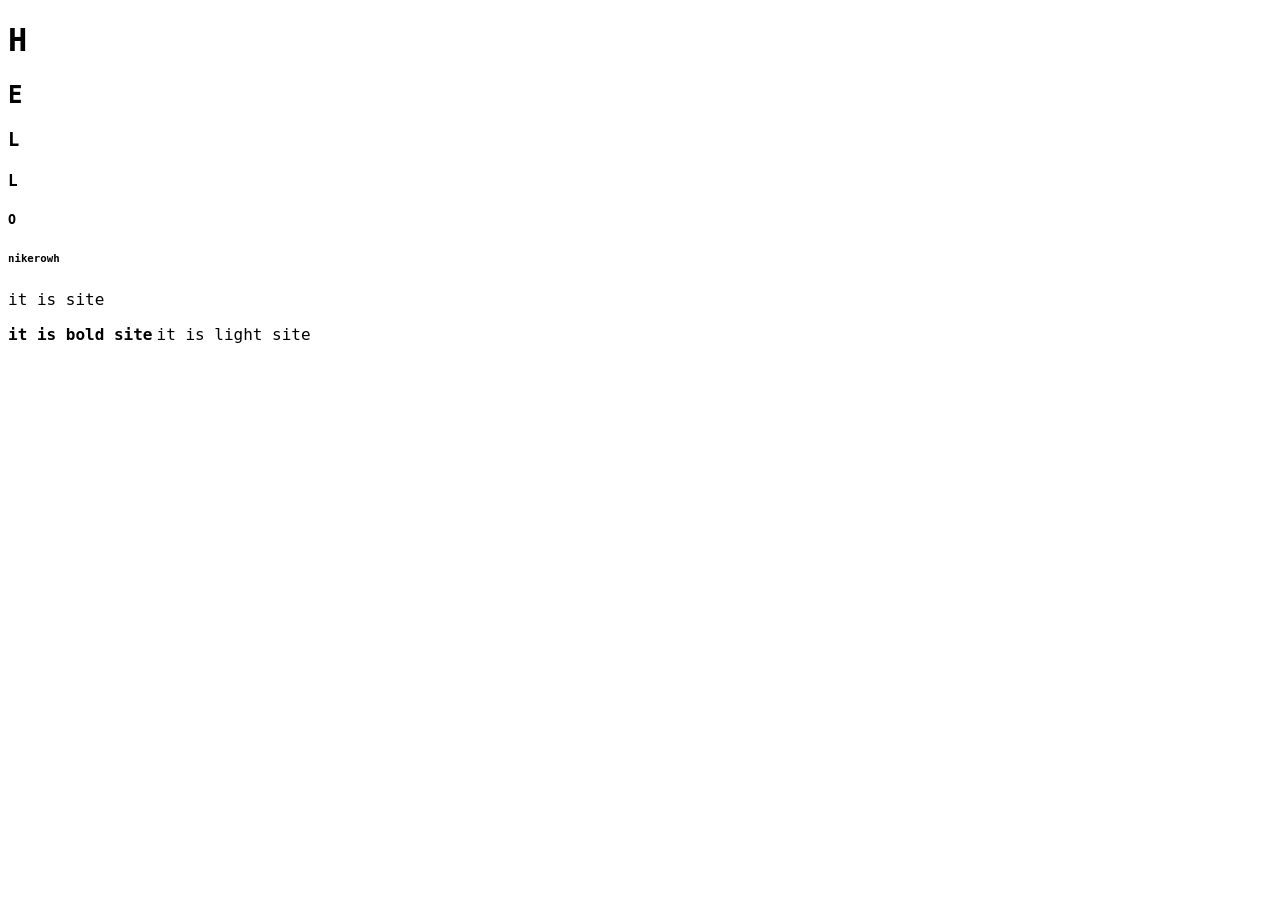
==== index.html @ ab46c75f "index" ====
<!DOCTYPE html>
<html lang="ru">
<head>
    <meta charset="UTF-8">
    <meta name="viewport" content="width=device-width, initial-scale=1.0">
    <link rel="stylesheet" href="/styles/font.css">
    <title>nikerowh</title>
</head>
<body>
    <h1>H</h1>
    <h2>E</h2>
    <h3>L</h3>
    <h4>L</h4>
    <h5>O</h5>
    <h6>nikerowh</h6>
    <p>it is site</p>
    <b>it is bold site</b>
    <l>it is light site</l>
</body>
</html>
---- styles/font.css ----
/* regular */
@font-face {
  font-family: "Terminalia Regular", monospace;
  src:
       url("/styles/fonts/Terminalia-Regular.otf") format("otf"),
       url("/styles/fonts/Terminalia-Regular.ttf") format("ttf"),
       url("/styles/fonts/Terminalia-Regular.woff") format("woff"),
       url("/styles/fonts/Terminalia-Regular.woff2") format("woff2");
}
p {
  font-family: "Terminalia Regular", monospace;
}

/* light */
@font-face {
  font-family: "Terminalia Light", monospace;
  src:
       url("/styles/fonts/Terminalia-Light.otf") format("otf"),
       url("/styles/fonts/Terminalia-Light.ttf") format("ttf"),
       url("/styles/fonts/Terminalia-Light.woff") format("woff"),
       url("/styles/fonts/Terminalia-Light.woff2") format("woff2");
}
l {
  font-family: "Terminalia Light", monospace;
}

/* bold */
@font-face {
  font-family: "Terminalia Bold", monospace;
  src:
       url("/styles/fonts/Terminalia-Bold.otf") format("otf"),
       url("/styles/fonts/Terminalia-Bold.ttf") format("ttf"),
       url("/styles/fonts/Terminalia-Bold.woff") format("woff"),
       url("/styles/fonts/Terminalia-Bold.woff2") format("woff2");
}
h1, h2, h3, h4, h5, h6, b {
    font-family: "Terminalia Bold", monospace;
}
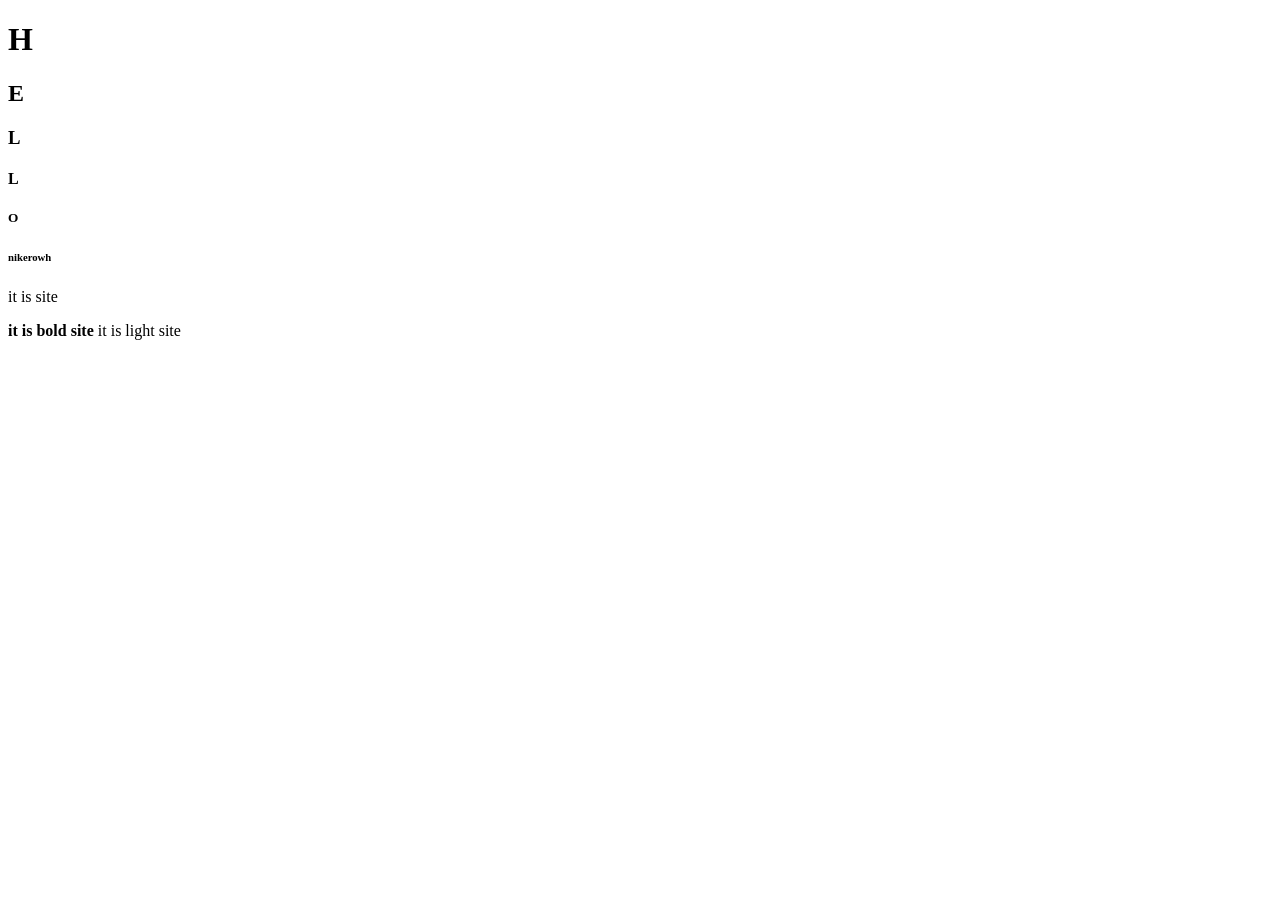
==== commit cbf00b3e: "Update index.html" ====
--- a/index.html
+++ b/index.html
@@ -3,7 +3,7 @@
 <head>
     <meta charset="UTF-8">
     <meta name="viewport" content="width=device-width, initial-scale=1.0">
-    <link rel="stylesheet" href="/styles/font.css">
+    <link rel="stylesheet" href="/nikerowh/styles/font.css">
     <title>nikerowh</title>
 </head>
 <body>
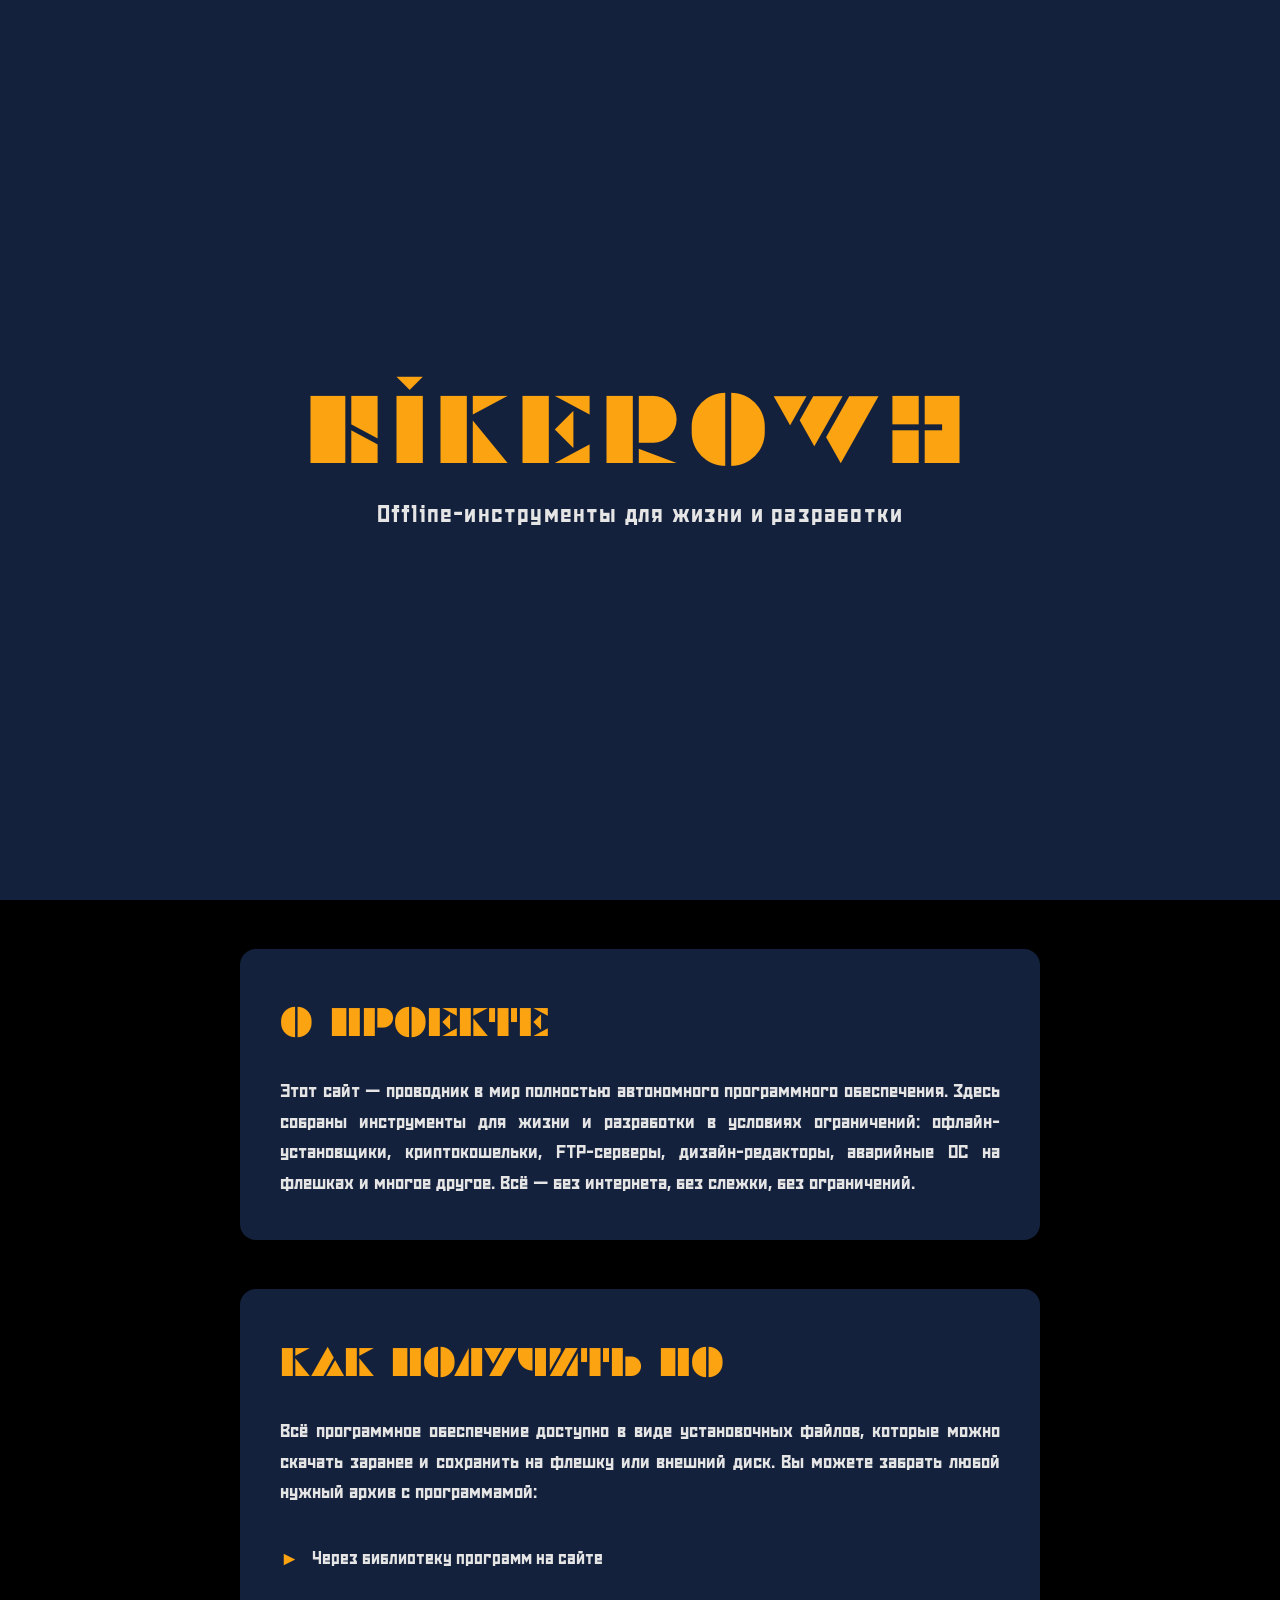
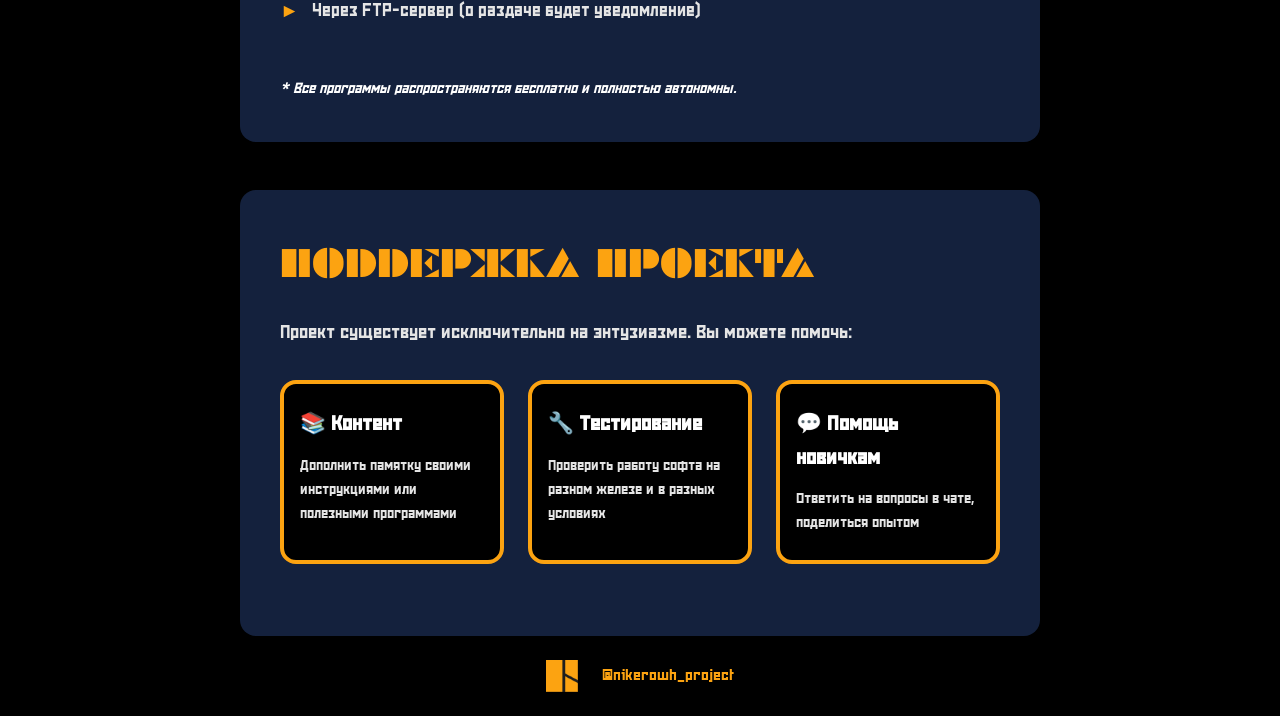
==== commit 225d5f4c: "start" ====
--- a/index.html
+++ b/index.html
@@ -1,20 +1,81 @@
 <!DOCTYPE html>
-<html lang="ru">
+<html>
 <head>
     <meta charset="UTF-8">
     <meta name="viewport" content="width=device-width, initial-scale=1.0">
-    <link rel="stylesheet" href="/nikerowh/styles/font.css">
     <title>nikerowh</title>
+    <link rel="stylesheet" href="style.css">
 </head>
 <body>
-    <h1>H</h1>
-    <h2>E</h2>
-    <h3>L</h3>
-    <h4>L</h4>
-    <h5>O</h5>
-    <h6>nikerowh</h6>
-    <p>it is site</p>
-    <b>it is bold site</b>
-    <l>it is light site</l>
+    <header class="header">
+        <div class="header__content">
+            <h1 class="header__title">nikerowh</h1>
+            <p class="header__slogan">Offline-инструменты для жизни и разработки</p>
+        </div>
+    </header>
+
+    <!-- Основной контент -->
+    <main class="main">
+        <div class="about-wrapper">
+            <section class="about">
+            <h2 class="about__title">О проекте</h2>
+            <p class="about__text">
+                Этот сайт — проводник в мир полностью автономного программного обеспечения.  
+                Здесь собраны инструменты для жизни и разработки в условиях ограничений:  
+                офлайн-установщики, криптокошельки, FTP-серверы, дизайн-редакторы,  
+                аварийные ОС на флешках и многое другое.  
+                Всё — без интернета, без слежки, без ограничений.
+            </p>
+            </section>
+        </div>
+        
+
+        <!-- НОВЫЙ БЛОК -->
+    <section class="how-to-get">
+        <h2 class="how-to-get__title">Как получить ПО</h2>
+        <p class="how-to-get__text">
+            Всё программное обеспечение доступно в виде установочных файлов, 
+            которые можно скачать заранее и сохранить на флешку или внешний диск.
+            Вы можете забрать любой нужный архив с программамой:
+        </p>
+        <ul class="how-to-get__list">
+            <li class="how-to-get__item">Через библиотеку программ на сайте</li>
+            <li class="how-to-get__item">Через FTP-сервер (о раздаче будет уведомление)</li>
+        </ul>
+        <p class="how-to-get__note">
+            * Все программы распространяются бесплатно и полностью автономны.
+        </p>
+    </section>
+
+    <!-- НОВЫЙ БЛОК: ПОДДЕРЖКА ПРОЕКТА -->
+    <section class="support">
+        <h2 class="support__title">Поддержка проекта</h2>
+        <p class="support__text">
+            Проект существует исключительно на энтузиазме. Вы можете помочь:
+        </p>
+        
+        <div class="support__options">
+            <div class="support__option">
+                <h3 class="support__option-title">📚 Контент</h3>
+                <p class="support__option-text">Дополнить памятку своими инструкциями или полезными программами</p>
+            </div>
+            <div class="support__option">
+                <h3 class="support__option-title">🔧 Тестирование</h3>
+                <p class="support__option-text">Проверить работу софта на разном железе и в разных условиях</p>
+            </div>
+            <div class="support__option">
+                <h3 class="support__option-title">💬 Помощь новичкам</h3>
+                <p class="support__option-text">Ответить на вопросы в чате, поделиться опытом</p>
+            </div>
+        </div>
+    </section>
+    </main>
+    <footer class="footer">
+        <div class="footer__content">
+            <img src="images/contact-icon.png" alt="контакты" class="footer__icon">
+            <a href="https://t.me/nikerowh_project" class="footer__telegram">@nikerowh_project</a>
+            <!-- <span class="footer__separator">|</span> -->
+        </div>
+    </footer>
 </body>
 </html>
--- a/style.css
+++ b/style.css
@@ -0,0 +1,423 @@
+/* Подключение локального шрифта */
+@font-face {
+    font-family: 'vaganov';
+    src:
+        url('fonts/vaganov/VaganovSPDemo-Bold.woff2') format('woff2'),
+        url('fonts/vaganov/VaganovSPDemo-Bold.woff') format('woff');
+    font-display: swap; /* Показывает текст сразу, без задержки */
+}
+
+@font-face {
+    font-family: 'snowstorm';
+    src:
+        url('fonts/snowstorm/Snowstorm.woff2') format('woff2'),
+        url('fonts/snowstorm/Snowstorm.woff') format('woff');
+    font-display: swap; /* Показывает текст сразу, без задержки */
+}
+
+/* ===== СТИЛИ СКРОЛЛБАРА ===== */
+
+/* Для Chrome, Safari, Edge, Opera */
+::-webkit-scrollbar {
+    width: 10px;                /* Ширина скроллбара */
+}
+
+::-webkit-scrollbar-track {
+    background: #14213D;        /* Цвет фона дорожки (светло-серый) */
+}
+
+::-webkit-scrollbar-thumb {
+    background: #FCA311;         /* Цвет ползунка (ваш фирменный светло-голубой) */
+}
+
+/* Для Firefox */
+html {
+    scrollbar-width: auto;
+    scrollbar-color: #FCA311 #14213D;  /* ползунок и дорожка */
+}
+
+/* Сброс базовых отступов */
+* {
+    margin: 0;
+    padding: 0;
+    box-sizing: border-box;
+}
+
+/* Стили для header на весь экран */
+.header {
+    height: 100vh;
+    width: 100%;
+    
+    /* Центрирование содержимого */
+    display: flex;
+    justify-content: center;
+    align-items: center;
+    
+    /* Цвет фона */
+    background-color: #14213D;
+}
+
+/* Контейнер для заголовка и слогана */
+.header__content {
+    text-align: center; /* Выравнивание текста по центру */
+    color: #ffffff;     /* Цвет текста для всего блока */
+}
+
+/* Стили для заголовка */
+.header__title {
+    font-family: 'vaganov', sans-serif;
+    font-size: 6rem;
+    font-weight: 700;
+    line-height: 1.2;
+    letter-spacing: 0.1em;
+    text-transform: uppercase;
+    color: #FCA311; /* Белый */
+    
+    /* Небольшой отступ снизу */
+    margin-bottom: 1rem;
+}
+
+/* Стили для слогана */
+.header__slogan {
+    font-family: 'snowstorm'; /* Другой шрифт */
+    font-size: 1.5rem;                 /* Меньший размер */
+    font-weight: 400;                   /* Обычный, не жирный */
+    letter-spacing: 0.05em;              /* Немного разреженный */
+    color: #E5E5E5;                     /* Другой цвет (светло-голубой) */
+}
+
+/* ----- MAIN (КОНТЕНТ ПОСЛЕ ПРОКРУТКИ) ----- */
+.main {
+    width: 100%;
+    background-color: #000000;   /* Белый фон для читаемости */
+}
+
+/* ----- БЛОК "О ПРОЕКТЕ" ----- */
+.about-wrapper {
+    background-color: #000000;  /* Фон, который будет виден за margin */
+    padding: 1px 0;              /* Чтобы margin не схлопывался (важно!) */
+}
+
+.about {
+    max-width: 800px;
+    margin: 3rem auto;
+    padding: 2.5rem;
+    
+    /* Фон */
+    background-color: #14213D;
+    
+    /* Скругление */
+    border-radius: 16px;
+    
+    font-family: 'snowstorm', sans-serif;
+    color: #E5E5E5;
+    line-height: 1.6;
+}
+
+.about__title {
+    font-family: 'vaganov';
+    font-size: 2.5rem;
+    font-weight: 700;
+    margin-bottom: 1.5rem;
+    color: #FCA311;
+}
+
+.about__text {
+    font-size: 1.2rem;
+    text-align: justify;
+}
+
+/* ===== БЛОК "КАК ПОЛУЧИТЬ ПО" ===== */
+.how-to-get {
+    max-width: 800px;
+    margin: 0 auto;              /* Центрирование */
+    padding: 2.5rem;
+    margin-bottom: 3rem;
+    
+    /* Фон — чуть плотнее, чем у первого блока */
+    background-color: #14213D;
+    
+    /* Скругление — слева, симметрично первому блоку */
+    border-radius: 16px;
+    
+    font-family: 'snowstorm', sans-serif;
+    color: #E5E5E5;
+    line-height: 1.6;
+}
+
+/* Заголовок блока */
+.how-to-get__title {
+    font-family: 'vaganov';
+    font-size: 2.5rem;
+    font-weight: 700;
+    margin-bottom: 1.5rem;
+    color: #FCA311;
+}
+
+/* Текст */
+.how-to-get__text {
+    font-size: 1.2rem;
+    margin-bottom: 1.5rem;
+    text-align: justify;
+}
+
+/* Список способов получения */
+.how-to-get__list {
+    list-style: none;           /* Убираем стандартные маркеры */
+    margin: 1.5rem 0;
+    padding: 0;
+}
+
+.how-to-get__item {
+    font-size: 1.1rem;
+    padding: 0.75rem 0 0.75rem 2rem;
+    position: relative;
+}
+
+/* Кастомный маркер для пунктов списка */
+.how-to-get__item::before {
+    content: "►";               /* Символ-маркер */
+    position: absolute;
+    left: 0;
+    color: #FCA311;             /* Цвет слогана */
+    font-size: 1.2rem;
+    font-weight: bold;
+}
+
+/* Последний пункт без разделителя */
+.how-to-get__item:last-child {
+    border-bottom: none;
+}
+
+/* Примечание (звездочка) */
+.how-to-get__note {
+    font-size: 0.95rem;
+    color: #FFFFFF;
+    font-style: italic;
+    margin-top: 1.5rem;
+    padding-top: 1rem;
+}
+
+/* ===== БЛОК "ПОДДЕРЖКА ПРОЕКТА" ===== */
+.support {
+    max-width: 800px;
+    margin: 0 auto;
+    padding: 2.5rem;
+
+    /* Фон — такой же, как у первого блока, для мягкости */
+    background-color: #14213D;
+    
+    /* Скругление — сверху, чтобы не конфликтовать с акцентом */
+    border-radius: 16px;
+    
+    font-family: 'snowstorm', sans-serif;
+    color: #E5E5E5;
+    line-height: 1.6;
+}
+
+/* Заголовок блока */
+.support__title {
+    font-family: 'vaganov';
+    font-size: 2.5rem;
+    font-weight: 700;
+    margin-bottom: 1.5rem;
+    color: #FCA311;
+}
+
+/* Текст-вступление */
+.support__text {
+    font-size: 1.2rem;
+    margin-bottom: 2rem;
+    text-align: justify;
+}
+
+/* Сетка для вариантов поддержки */
+.support__options {
+    display: grid;
+    grid-template-columns: repeat(3, 1fr);
+    gap: 1.5rem;
+    margin: 2rem 0;
+}
+
+/* Карточка варианта */
+.support__option {
+    background-color: #000000;
+    padding: 1.5rem 1rem;
+    border-radius: 16px;
+    border: 4px solid #FCA311;
+    transition: transform 0.2s ease, box-shadow 0.2s ease;
+}
+
+.support__option:hover {
+    transform: translateY(-4px);
+    box-shadow: 0 6px 16px #FCA311;
+    border-color: #FCA311;
+}
+
+.support__option-title {
+    font-size: 1.3rem;
+    font-weight: 700;
+    margin-bottom: 0.75rem;
+    color: #FFFFFF;
+}
+
+.support__option-text {
+    font-size: 0.95rem;
+    color: #E5E5E5;
+    margin: 0;
+}
+
+/* ===== ПОДВАЛ (FOOTER) ===== */
+.footer {
+    width: 100%;
+    background-color: #000000;   /* Тёмный фон, как у header */
+    color: #FCA311;
+    padding: 1.5rem 1rem;
+    font-family: 'snowstorm', sans-serif;
+    font-size: 1rem;
+}
+
+/* Контейнер для выравнивания по центру */
+.footer__content {
+    max-width: 1200px;
+    margin: 0 auto;
+    display: flex;
+    flex-wrap: wrap;          /* на случай узкого экрана */
+    align-items: center;
+    justify-content: center;  /* всё по центру */
+    gap: 0.75rem 1.5rem;      /* отступы между элементами */
+}
+
+/* Иконка */
+.footer__icon {
+    width: 32px;
+    height: 32px;
+}
+
+/* Разделитель */
+.footer__separator {
+    color: #E5E5E5;           /* цвет слогана */
+    font-weight: 300;
+    font-size: 1.2rem;
+}
+
+/* Контакты */
+.footer__email,
+.footer__telegram,
+.footer__phone {
+    color: #FCA311;
+    white-space: nowrap;      /* чтобы не переносились */
+    text-decoration: none;
+    transition: color 0.2s ease;
+}
+
+.footer__email:hover,
+.footer__telegram:hover,
+.footer__phone:hover {
+    color: #FFFFFF;           /* при наведении — цвет слогана */
+    cursor: pointer;          /* или pointer, если хотите сделать ссылками */
+}
+
+/* ----- АДАПТАЦИЯ ПОД МОБИЛЬНЫЕ ----- */
+@media (max-width: 768px) {
+    .header__title {
+        font-size: 3rem;
+    }
+
+    .header__slogan {
+        font-size: 1.2rem;
+    }
+
+    .about {
+        padding: 3rem 1.2rem;
+    }
+
+    .about__title {
+        font-size: 2rem;
+    }
+
+    .about__text {
+        font-size: 1rem;
+    }
+
+    /* Добавить для нового блока */
+    .how-to-get {
+        margin: 2rem 1rem;
+        padding: 1.5rem;
+        border-radius: 12px 0 0 12px;
+    }
+    
+    .how-to-get__title {
+        font-size: 2rem;
+    }
+    
+    .how-to-get__text,
+    .how-to-get__item {
+        font-size: 1rem;
+    }
+    
+    .how-to-get__item {
+        padding: 0.5rem 0 0.5rem 1.8rem;
+    }
+
+    .support {
+        margin: 2rem 1rem;
+        padding: 1.5rem;
+        border-radius: 12px 12px 0 0;
+    }
+    
+    .support__title {
+        font-size: 2rem;
+    }
+    
+    .support__text {
+        font-size: 1rem;
+    }
+    
+    .support__options {
+        grid-template-columns: 1fr;  /* Карточки друг под другом */
+        gap: 1rem;
+    }
+    
+    .support__option {
+        padding: 1.2rem;
+    }
+    
+    .support__option-title {
+        font-size: 1.2rem;
+    }
+}
+
+@media (max-width: 480px) {
+    .header__title {
+        font-size: 2rem;
+    }
+
+    .header__slogan {
+        font-size: 1rem;
+    }
+
+    .how-to-get__title {
+        font-size: 1.8rem;
+    }
+
+    .support__title {
+        font-size: 1.8rem;
+    }
+}
+
+@media (max-width: 640px) {
+    .footer__content {
+        flex-direction: column;  /* на телефоне всё в колонку */
+        gap: 0.5rem;
+        text-align: center;
+    }
+
+    .footer__separator {
+        display: none;            /* разделители убираем */
+    }
+
+    .footer__icon {
+        margin-bottom: 0.25rem;
+    }
+}
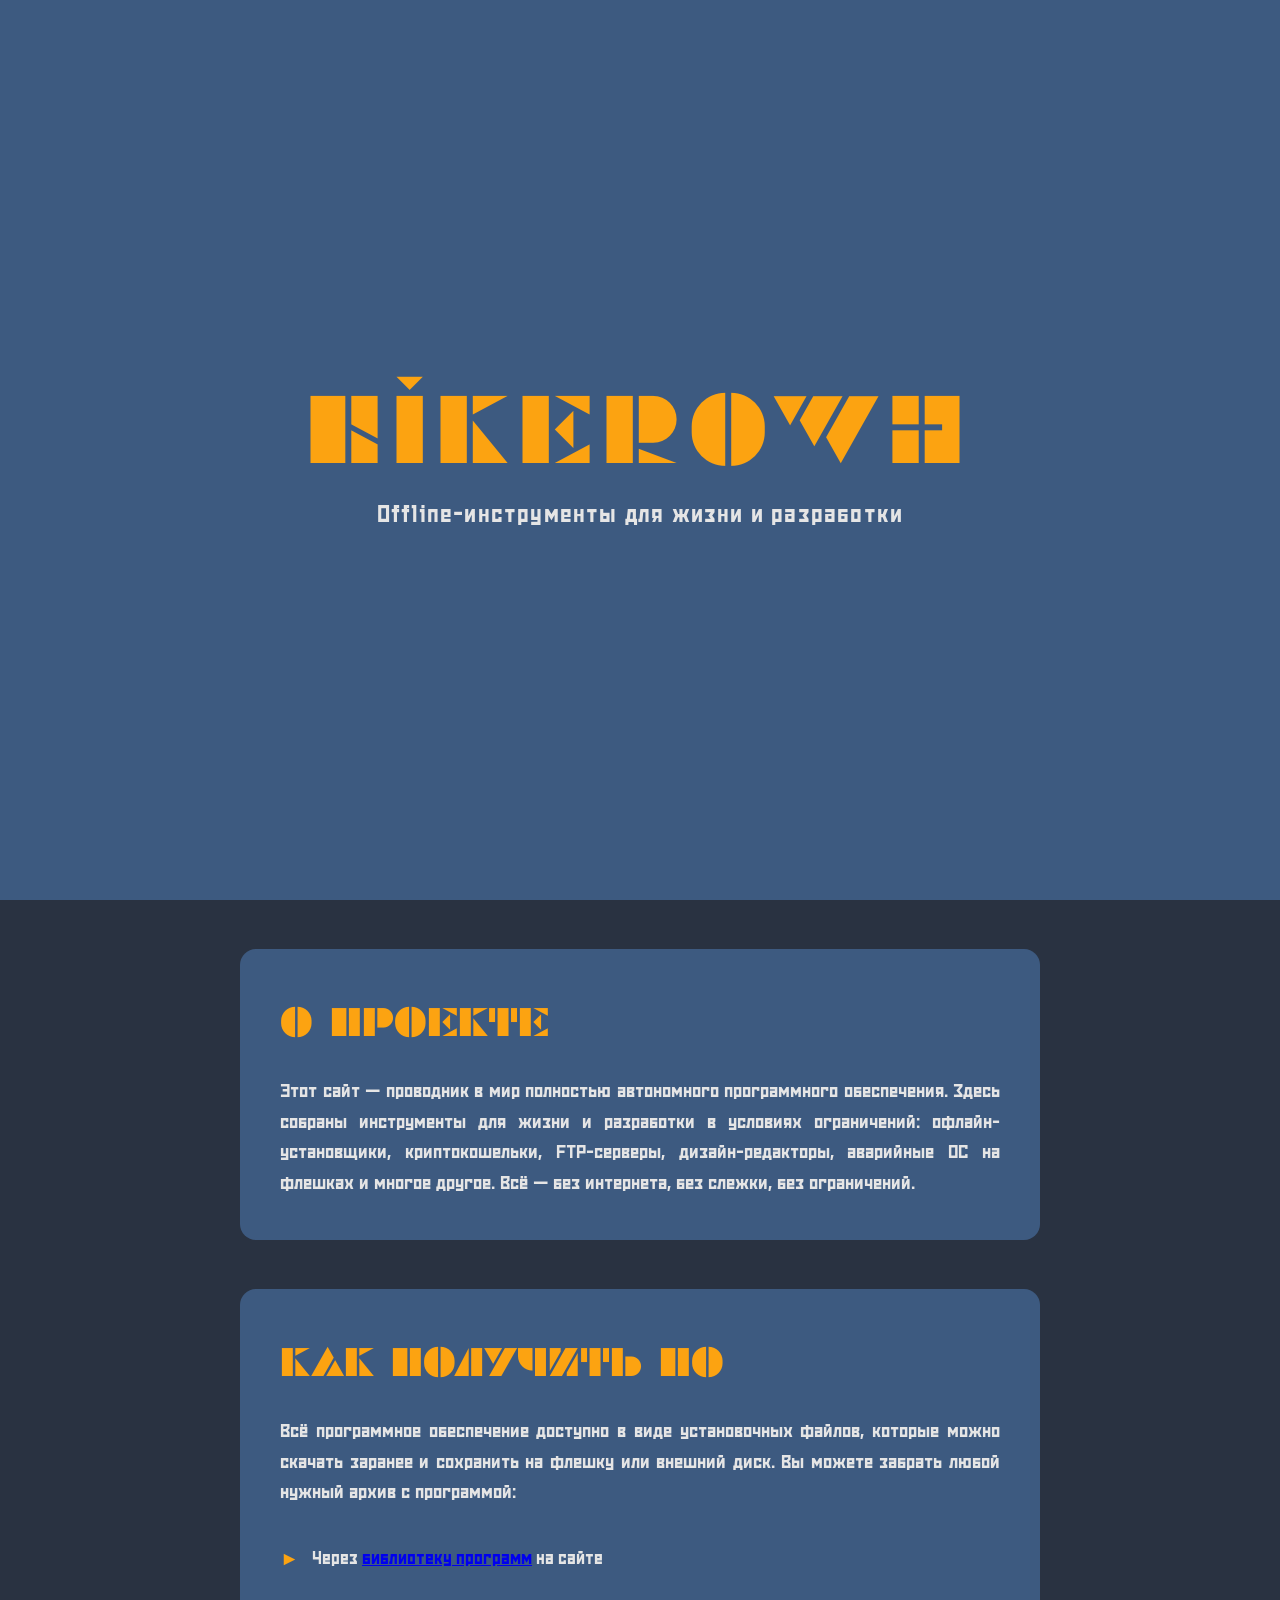
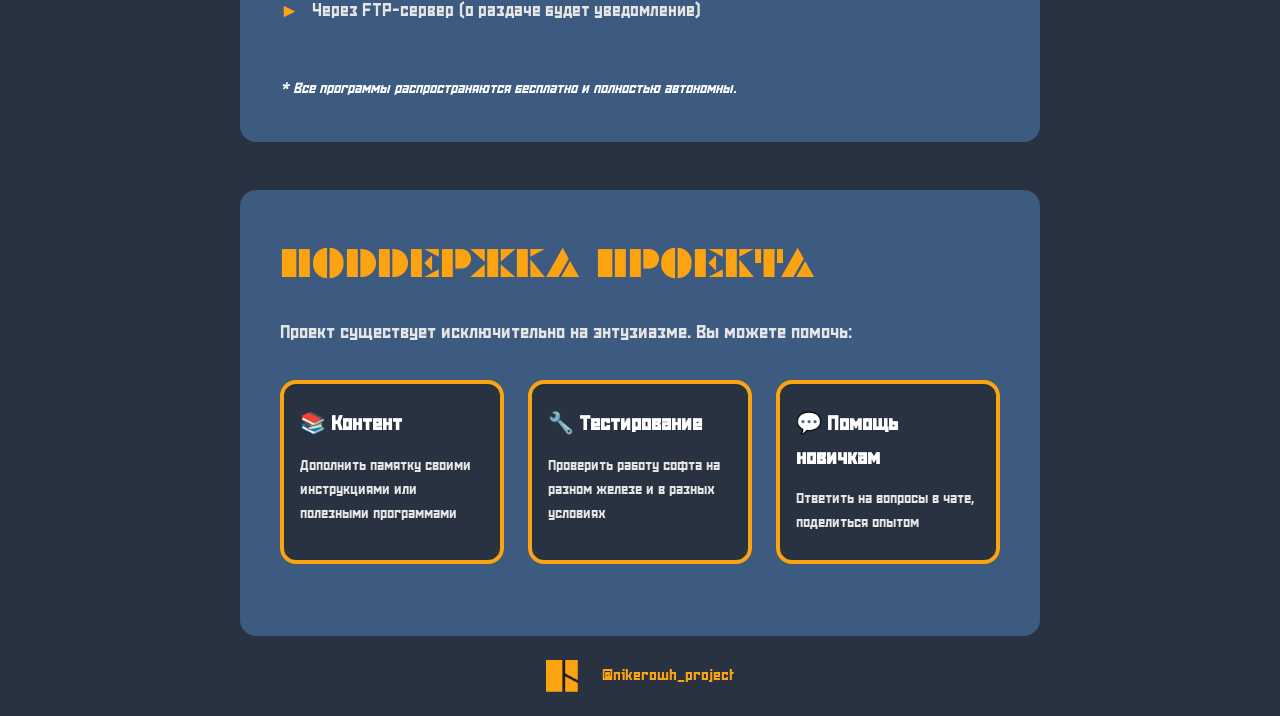
==== commit 6be0d103: "new design and library" ====
--- a/index.html
+++ b/index.html
@@ -5,6 +5,7 @@
     <meta name="viewport" content="width=device-width, initial-scale=1.0">
     <title>nikerowh</title>
     <link rel="stylesheet" href="style.css">
+    <link rel="icon" type="image/x-icon" href="images/icon-transparent-64.ico">
 </head>
 <body>
     <header class="header">
@@ -36,10 +37,10 @@
         <p class="how-to-get__text">
             Всё программное обеспечение доступно в виде установочных файлов, 
             которые можно скачать заранее и сохранить на флешку или внешний диск.
-            Вы можете забрать любой нужный архив с программамой:
+            Вы можете забрать любой нужный архив с программой:
         </p>
         <ul class="how-to-get__list">
-            <li class="how-to-get__item">Через библиотеку программ на сайте</li>
+            <li class="how-to-get__item">Через <a href="library.html">библиотеку программ</a> на сайте</li>
             <li class="how-to-get__item">Через FTP-сервер (о раздаче будет уведомление)</li>
         </ul>
         <p class="how-to-get__note">
--- a/style.css
+++ b/style.css
@@ -23,7 +23,7 @@
 }
 
 ::-webkit-scrollbar-track {
-    background: #14213D;        /* Цвет фона дорожки (светло-серый) */
+    background: #3D5A80;        /* Цвет фона дорожки (светло-серый) */
 }
 
 ::-webkit-scrollbar-thumb {
@@ -33,7 +33,13 @@
 /* Для Firefox */
 html {
     scrollbar-width: auto;
-    scrollbar-color: #FCA311 #14213D;  /* ползунок и дорожка */
+    scrollbar-color: #FCA311 #3D5A80;  /* ползунок и дорожка */
+}
+
+body {
+    background-color: #293241;
+    margin: 0;
+    padding: 0;
 }
 
 /* Сброс базовых отступов */
@@ -54,7 +60,7 @@
     align-items: center;
     
     /* Цвет фона */
-    background-color: #14213D;
+    background-color: #3D5A80;
 }
 
 /* Контейнер для заголовка и слогана */
@@ -89,12 +95,12 @@
 /* ----- MAIN (КОНТЕНТ ПОСЛЕ ПРОКРУТКИ) ----- */
 .main {
     width: 100%;
-    background-color: #000000;   /* Белый фон для читаемости */
+    background-color: #293241;   /* Белый фон для читаемости */
 }
 
 /* ----- БЛОК "О ПРОЕКТЕ" ----- */
 .about-wrapper {
-    background-color: #000000;  /* Фон, который будет виден за margin */
+    background-color: #293241;  /* Фон, который будет виден за margin */
     padding: 1px 0;              /* Чтобы margin не схлопывался (важно!) */
 }
 
@@ -104,7 +110,7 @@
     padding: 2.5rem;
     
     /* Фон */
-    background-color: #14213D;
+    background-color: #3D5A80;
     
     /* Скругление */
     border-radius: 16px;
@@ -135,7 +141,7 @@
     margin-bottom: 3rem;
     
     /* Фон — чуть плотнее, чем у первого блока */
-    background-color: #14213D;
+    background-color: #3D5A80;
     
     /* Скругление — слева, симметрично первому блоку */
     border-radius: 16px;
@@ -203,9 +209,9 @@
     max-width: 800px;
     margin: 0 auto;
     padding: 2.5rem;
-
+    
     /* Фон — такой же, как у первого блока, для мягкости */
-    background-color: #14213D;
+    background-color: #3D5A80;
     
     /* Скругление — сверху, чтобы не конфликтовать с акцентом */
     border-radius: 16px;
@@ -241,7 +247,7 @@
 
 /* Карточка варианта */
 .support__option {
-    background-color: #000000;
+    background-color: #293241;
     padding: 1.5rem 1rem;
     border-radius: 16px;
     border: 4px solid #FCA311;
@@ -270,7 +276,7 @@
 /* ===== ПОДВАЛ (FOOTER) ===== */
 .footer {
     width: 100%;
-    background-color: #000000;   /* Тёмный фон, как у header */
+    background-color: #293241;   /* Тёмный фон, как у header */
     color: #FCA311;
     padding: 1.5rem 1rem;
     font-family: 'snowstorm', sans-serif;
@@ -420,4 +426,168 @@
     .footer__icon {
         margin-bottom: 0.25rem;
     }
+}
+
+/* ===== СТРАНИЦА БИБЛИОТЕКИ ===== */
+
+/* Уменьшенный header для внутренних страниц */
+.header--small {
+    height: 40vh;  /* Меньше, чем на главной */
+    min-height: 300px;
+}
+
+/* Контейнер для всей библиотеки */
+.library-page {
+    padding: 3rem 1rem;
+    background-color: #293241;
+}
+
+/* Категория */
+.category {
+    max-width: 1200px;
+    margin: 0 auto 4rem auto;
+}
+
+.category:last-child {
+    margin-bottom: 0;
+}
+
+.category__title {
+    font-family: 'vaganov', sans-serif;
+    font-size: 2.2rem;
+    font-weight: 700;
+    color: #FCA311;
+    margin-bottom: 2rem;
+    padding-bottom: 0.75rem;
+    border-bottom: 3px solid #FCA311;
+    display: inline-block;
+}
+
+/* Сетка для карточек */
+.cards-grid {
+    display: grid;
+    grid-template-columns: repeat(auto-fill, minmax(350px, 1fr));
+    gap: 2rem;
+}
+
+/* Карточка программы */
+.card {
+    background-color: #3D5A80;
+    border-radius: 16px;
+    padding: 1.5rem;
+    border: 4px solid #FCA311;
+    transition: transform 0.2s ease, box-shadow 0.2s ease;
+    
+    display: flex;
+    flex-direction: column;
+}
+
+.card:hover {
+    transform: translateY(-4px);
+    box-shadow: 0 12px 24px #FCA311;
+    border-color: #FCA311;
+}
+
+.card__title {
+    font-family: 'snowstorm', sans-serif;
+    font-size: 1.5rem;
+    font-weight: 700;
+    color: #FCA311;
+    margin-bottom: 0.75rem;
+}
+
+.card__description {
+    font-family: 'snowstorm';
+    font-size: 0.95rem;
+    line-height: 1.5;
+    color: #E5E5E5;
+    margin-bottom: 1.5rem;
+    flex-grow: 1;  /* Описание занимает всё свободное место */
+}
+
+.card__screenshots {
+    display: flex;
+    gap: 0.75rem;
+    margin-bottom: 1.5rem;
+    justify-content: space-between;
+}
+
+.card__screenshot {
+    width: calc(33.33% - 0.5rem);
+    aspect-ratio: 16 / 9;  /* Соотношение сторон */
+    object-fit: cover;
+    border-radius: 8px;
+    background-color: #293241;
+}
+
+.card__download {
+    font-family: 'snowstorm';
+    display: inline-block;
+    background-color: #FCA311;
+    color: #FFFFFF;
+    font-weight: 700;
+    text-decoration: none;
+    padding: 0.75rem 1.5rem;
+    border-radius: 8px;
+    text-align: center;
+    transition: background-color 0.2s ease;
+    border: none;
+    cursor: pointer;
+    font-size: 1rem;
+    align-self: flex-start;  /* Кнопка не растягивается */
+}
+
+.card__download:hover {
+    background-color: #FFFFFF;
+    color: #293241;
+}
+
+/* Адаптация для мобильных */
+@media (max-width: 768px) {
+    .header--small {
+        height: 30vh;
+        min-height: 200px;
+    }
+    
+    .header--small .header__title {
+        font-size: 2.5rem;
+    }
+    
+    .header--small .header__slogan {
+        font-size: 1.2rem;
+    }
+    
+    .category__title {
+        font-size: 1.8rem;
+    }
+    
+    .cards-grid {
+        grid-template-columns: 1fr;  /* Одна карточка в ряд */
+    }
+    
+    .card__screenshots {
+        gap: 0.5rem;
+    }
+}
+
+@media (max-width: 480px) {
+    .header--small .header__title {
+        font-size: 2rem;
+    }
+    
+    .header--small .header__slogan {
+        font-size: 1rem;
+    }
+    
+    .category__title {
+        font-size: 1.5rem;
+    }
+    
+    .card {
+        padding: 1.2rem;
+    }
+    
+    .card__title {
+        font-size: 1.3rem;
+    }
 }
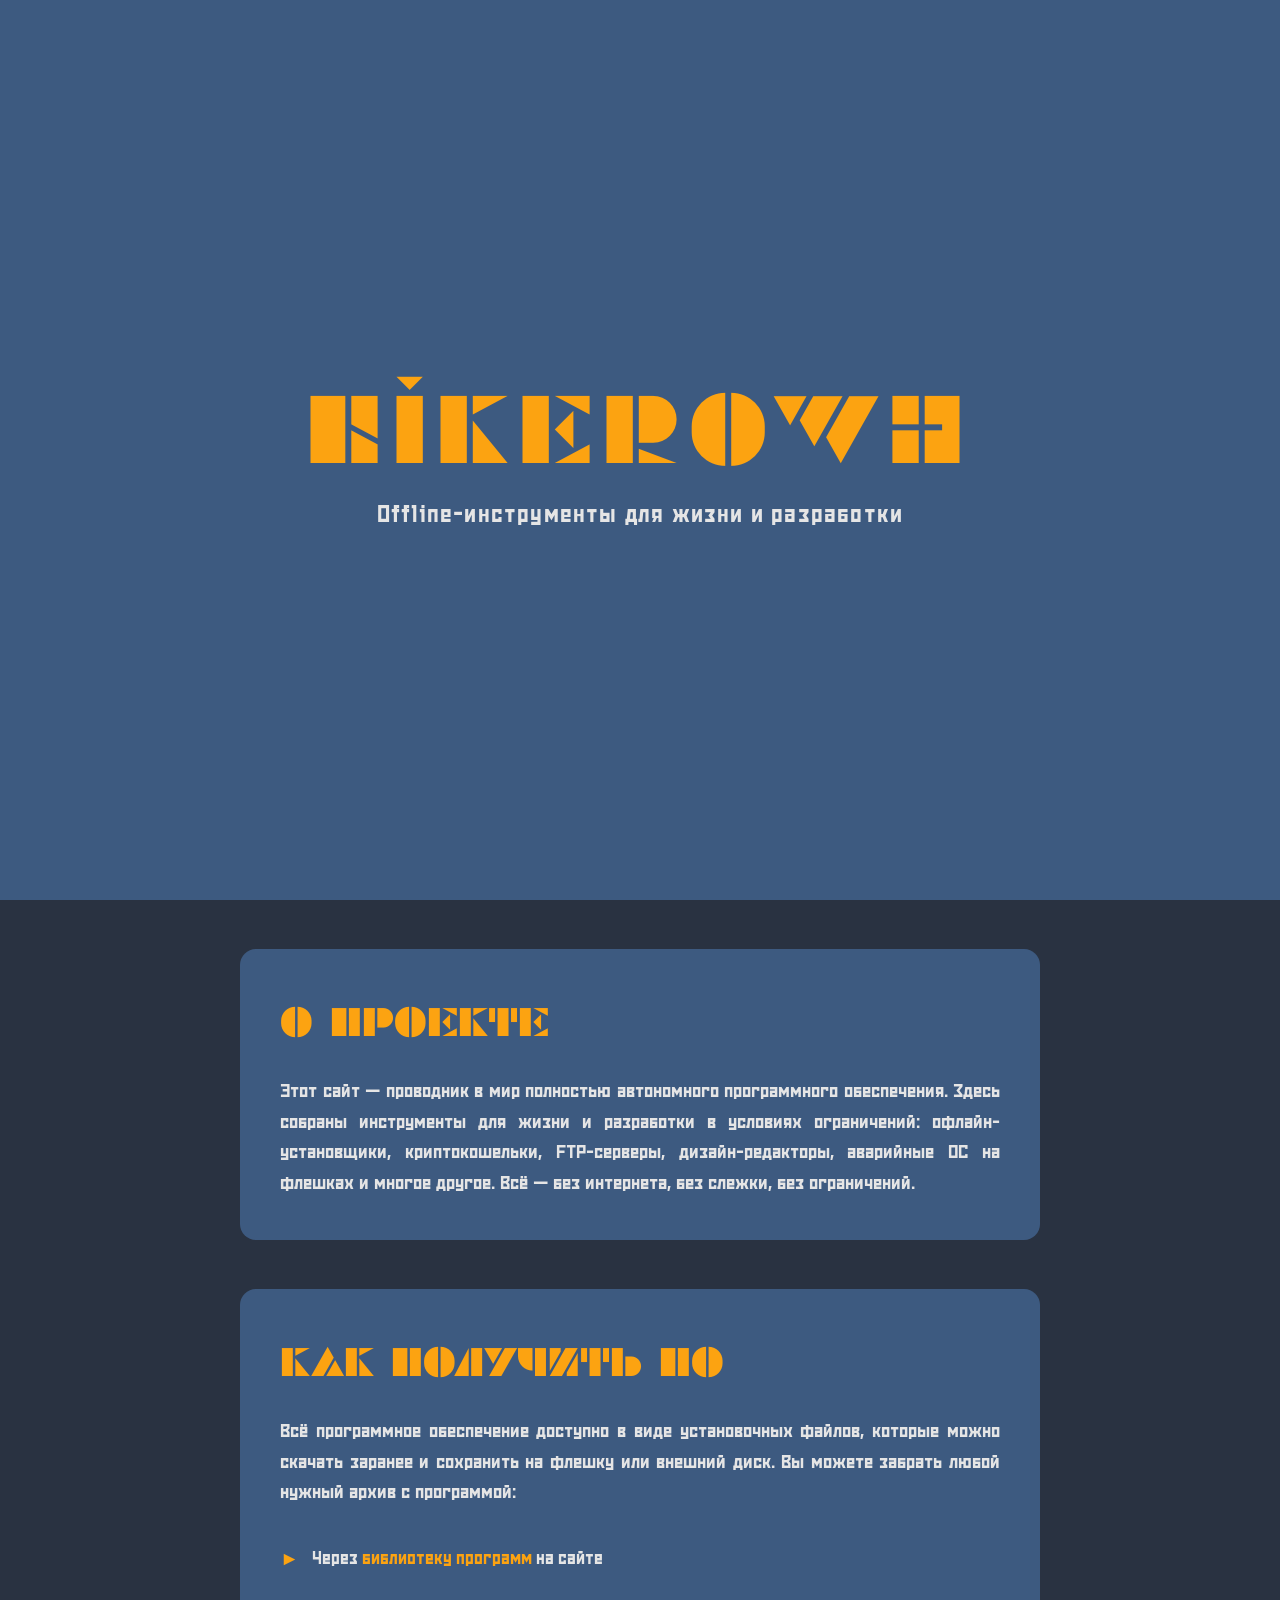
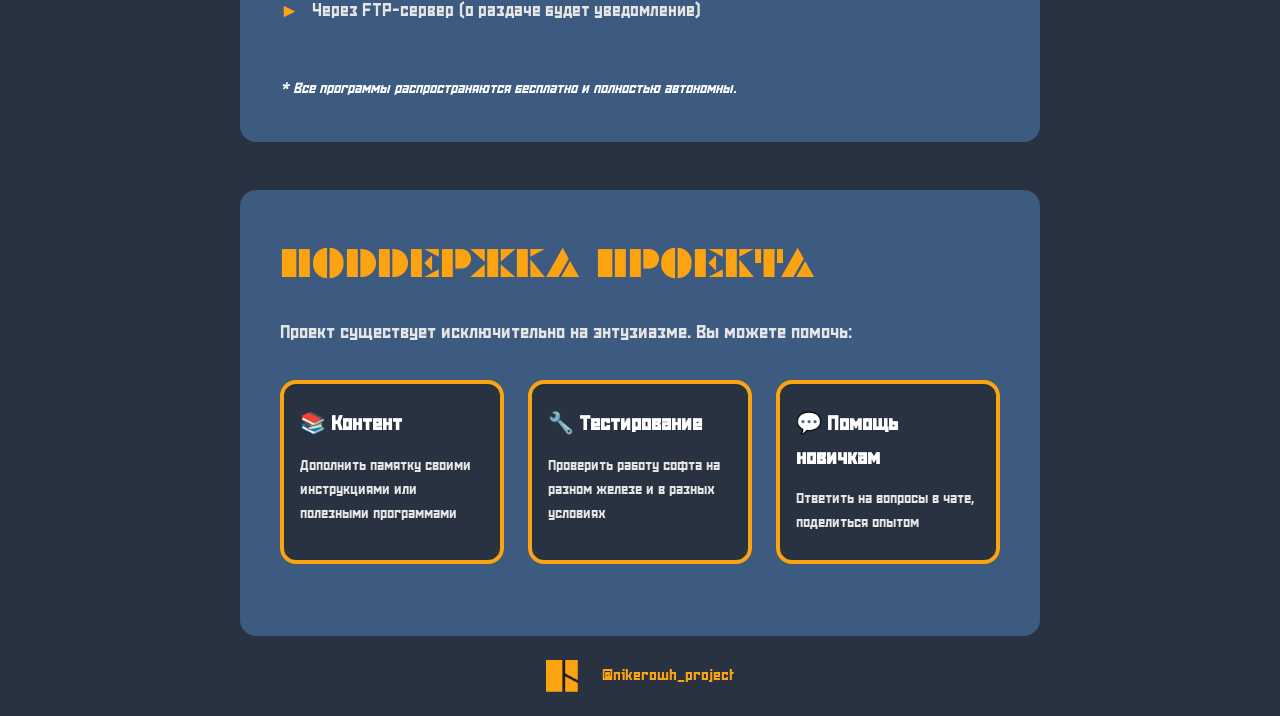
==== commit 30fb2784: "update link on library" ====
--- a/index.html
+++ b/index.html
@@ -40,7 +40,7 @@
             Вы можете забрать любой нужный архив с программой:
         </p>
         <ul class="how-to-get__list">
-            <li class="how-to-get__item">Через <a href="library.html">библиотеку программ</a> на сайте</li>
+            <li class="how-to-get__item">Через <a href="library.html" class="footer__telegram">библиотеку программ</a> на сайте</li>
             <li class="how-to-get__item">Через FTP-сервер (о раздаче будет уведомление)</li>
         </ul>
         <p class="how-to-get__note">
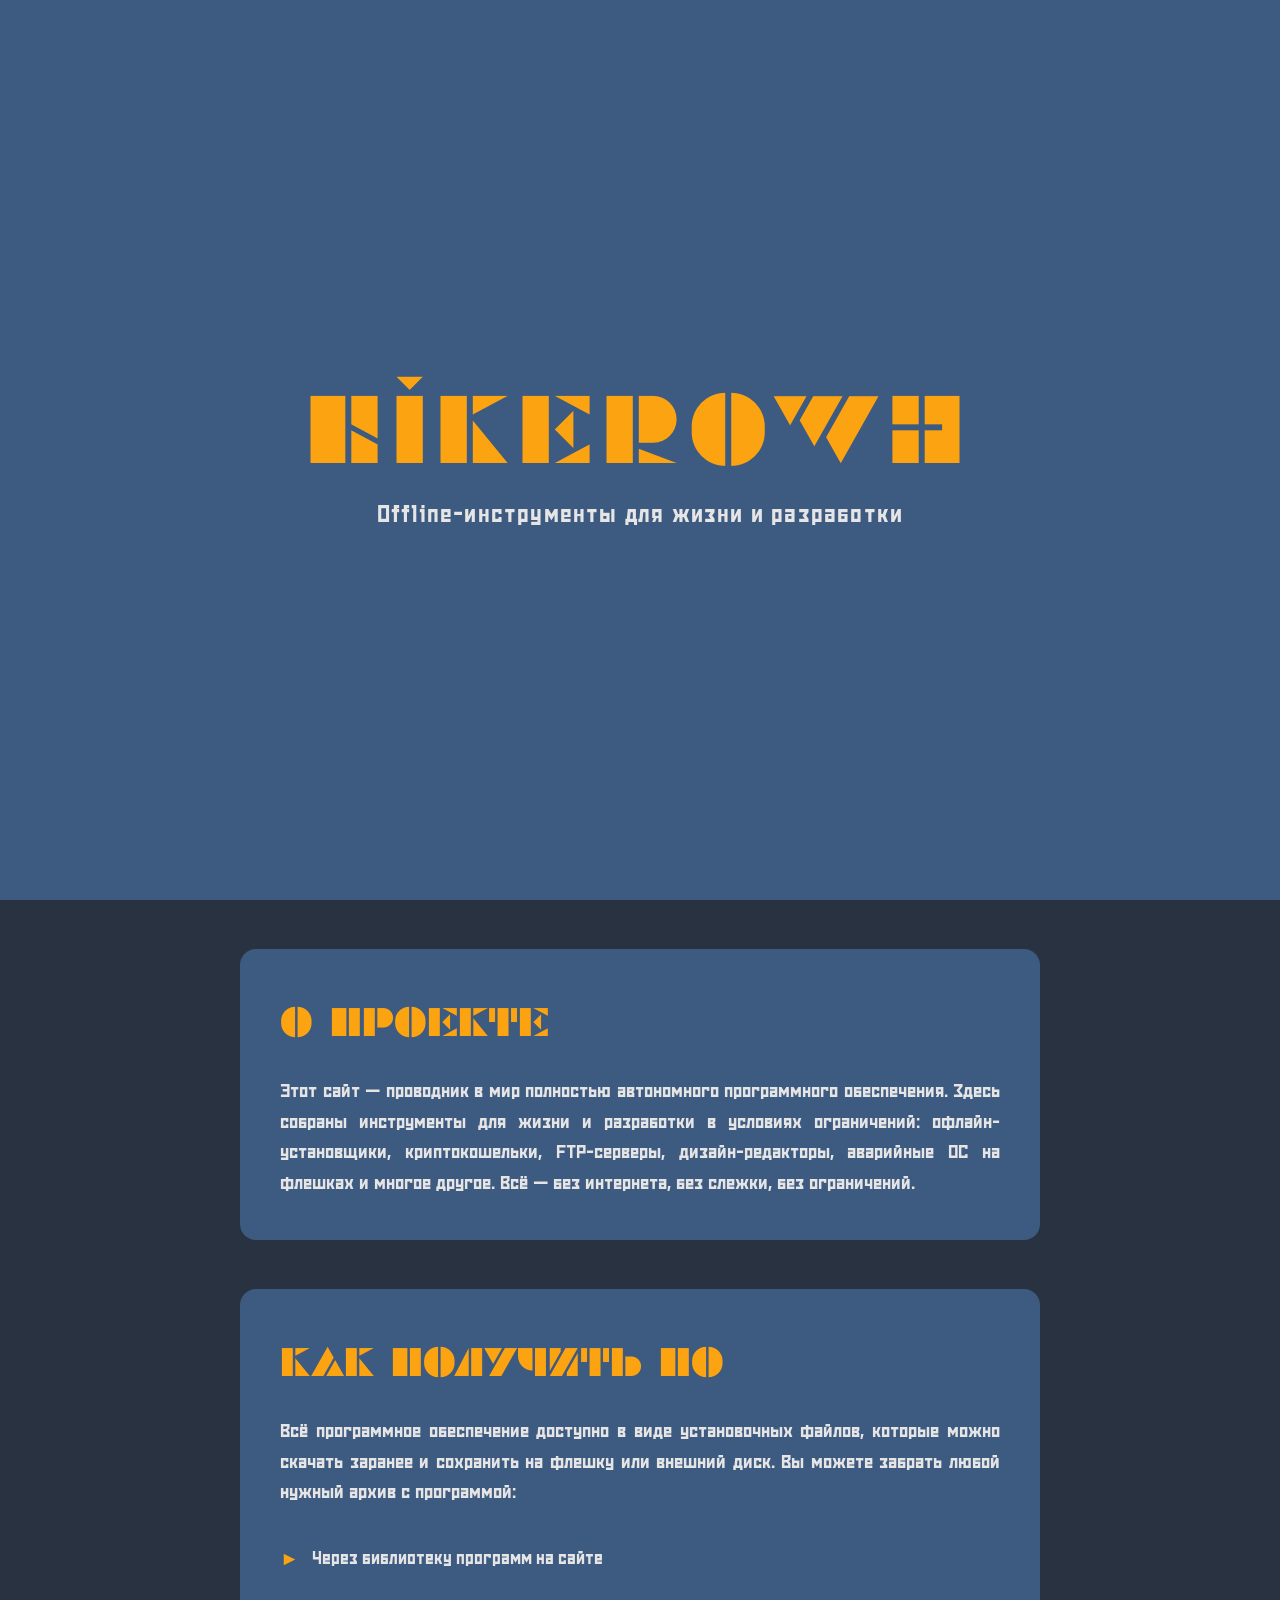
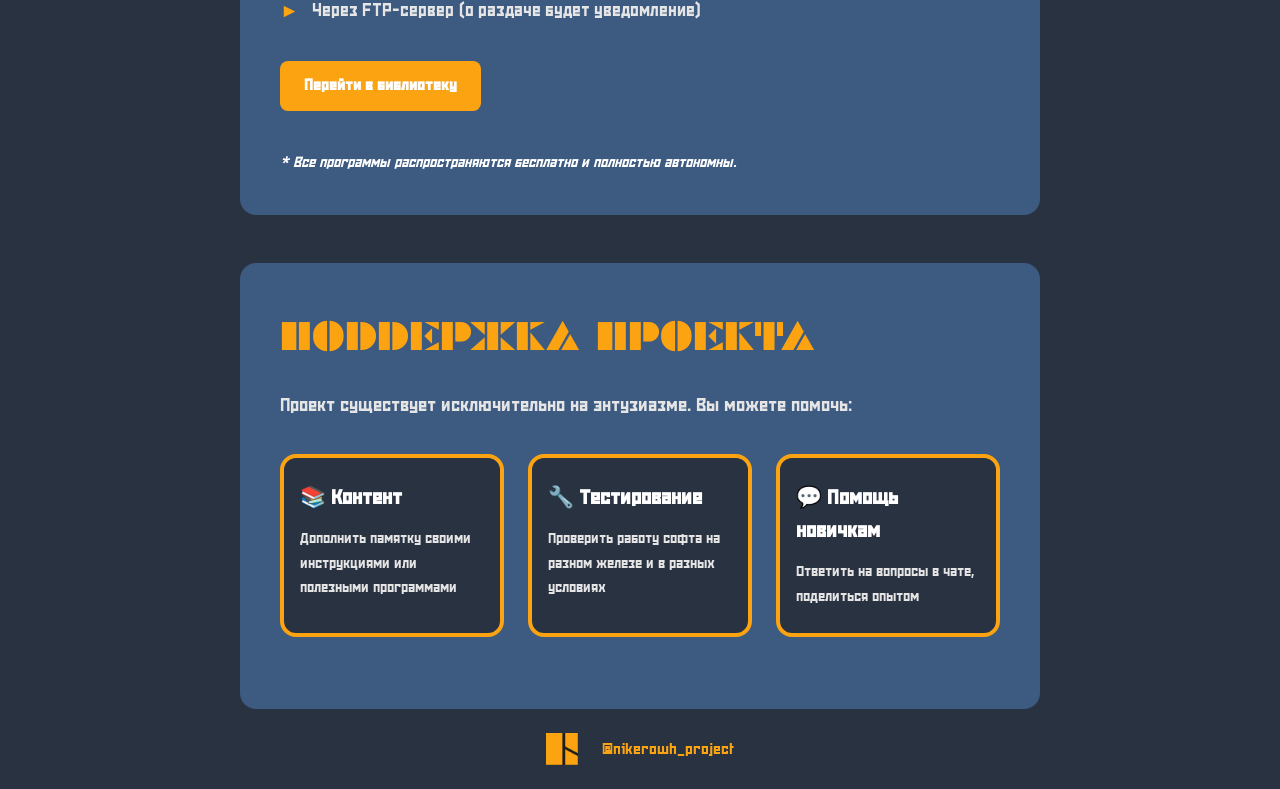
==== commit 689eba85: "add library button and new cards" ====
--- a/index.html
+++ b/index.html
@@ -3,7 +3,7 @@
 <head>
     <meta charset="UTF-8">
     <meta name="viewport" content="width=device-width, initial-scale=1.0">
-    <title>nikerowh</title>
+    <title>nikerowh - main</title>
     <link rel="stylesheet" href="style.css">
     <link rel="icon" type="image/x-icon" href="images/icon-transparent-64.ico">
 </head>
@@ -40,9 +40,10 @@
             Вы можете забрать любой нужный архив с программой:
         </p>
         <ul class="how-to-get__list">
-            <li class="how-to-get__item">Через <a href="library.html" class="footer__telegram">библиотеку программ</a> на сайте</li>
+            <li class="how-to-get__item">Через библиотеку программ на сайте</li>
             <li class="how-to-get__item">Через FTP-сервер (о раздаче будет уведомление)</li>
         </ul>
+        <a href="library.html" class="card__download">Перейти в библиотеку</a>
         <p class="how-to-get__note">
             * Все программы распространяются бесплатно и полностью автономны.
         </p>
--- a/style.css
+++ b/style.css
@@ -453,7 +453,7 @@
 }
 
 .category__title {
-    font-family: 'vaganov', sans-serif;
+    font-family: 'snowstorm', sans-serif;
     font-size: 2.2rem;
     font-weight: 700;
     color: #FCA311;
@@ -510,12 +510,14 @@
     gap: 0.75rem;
     margin-bottom: 1.5rem;
     justify-content: space-between;
+    border-radius: 16px;
+    aspect-ratio: 3 / 2;  /* Соотношение сторон */
+    object-fit: cover;
+    width: calc(100% - 0.5rem);
 }
 
 .card__screenshot {
-    width: calc(33.33% - 0.5rem);
-    aspect-ratio: 16 / 9;  /* Соотношение сторон */
-    object-fit: cover;
+    
     border-radius: 8px;
     background-color: #293241;
 }
